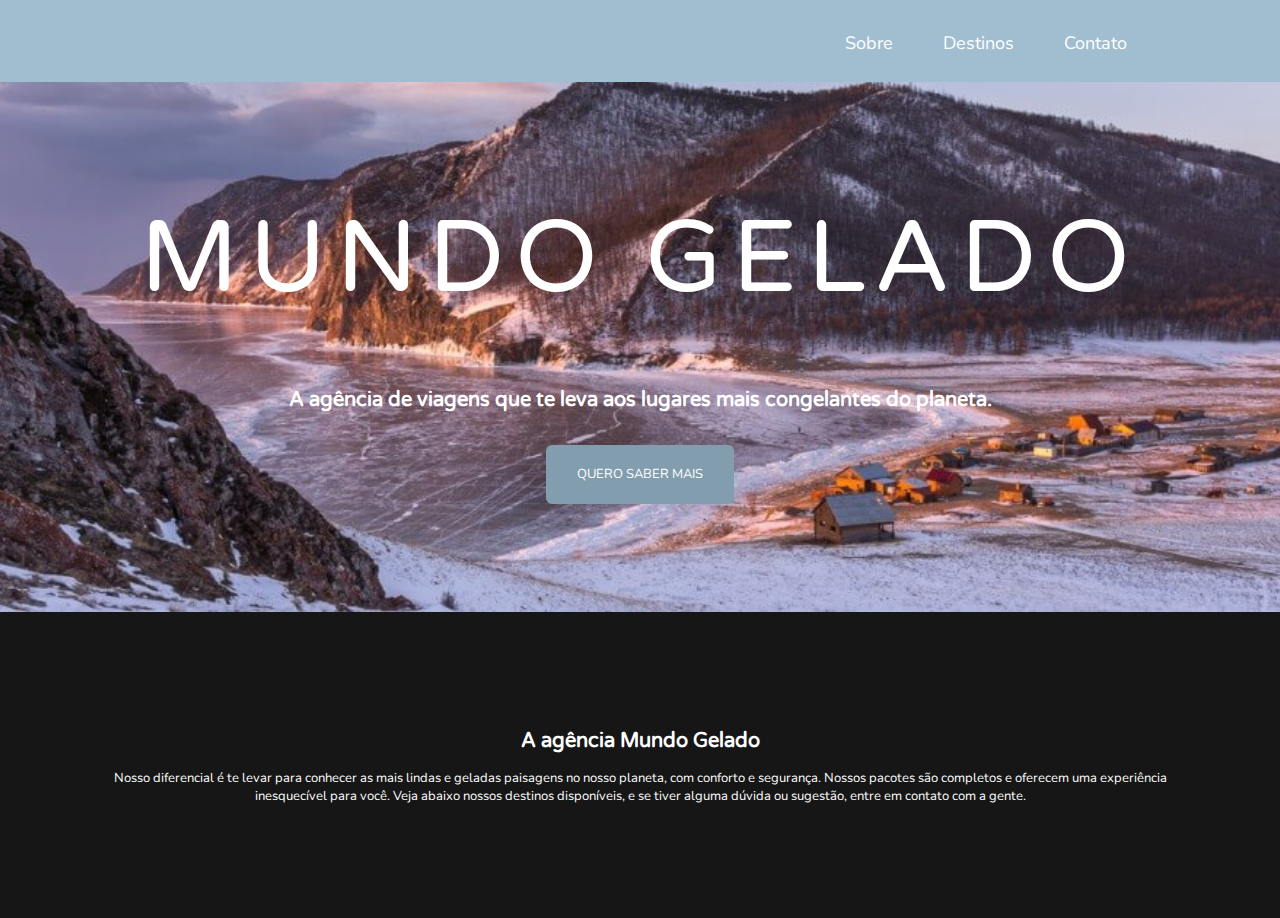
==== MODULE 1 - HTML&CSS/2. Website - Mundo Gelado/index.html @ 724fc2d3 "add project 'Mundo Gelado' - first commit - on progress" ====
<!DOCTYPE html>
<html>
    <head>
        <meta charset="utf-8" />
        <title>Mundo Gelado - Bruna Gil</title>
        <meta name="viewport" content="width=device-width, initial-scale=1">
        <link href="https://fonts.googleapis.com/css?family=Nunito|Varela+Round" rel="stylesheet"/>
        <link rel="stylesheet" type="text/css" href="css/style.css"/>
    </head>
<body>

<!-- TOP MENU -->
    <nav class="topbar">
        <ul class="topbar__items"> 
            <li>
                <a href="#" class="topbar__items-menu">Sobre</a>
            </li>
            <li>
                <a href="#" class="topbar__items-menu">Destinos</a>
            </li>
            <li>
                <a href="#"class="topbar__items-menu">Contato</a>
            </li>    
            <img class="topbar__mobile" src="img/icon_menu.png" alt="icone do menu para mobile">  
        </ul>


    </nav>

<!-- CONTAINER - HEADER DO SITE -->
    <section class="container"> 

<!-- BACKGROUND IMAGE E TITULOS -->        
        <div class="box">
            <h1 class="box__title"> Mundo Gelado</h1>
            <h2 class="box__subtitle"> A agência de viagens que te leva aos lugares mais congelantes do planeta.</h2>
            <a href="#about" class="box__btn btn-primary">Quero saber mais</a>

        </div>

<!-- BACKGROUND BLACK E TITULOS -->
        <div class="second-box">
            <h2 class="second-box__title">A agência Mundo Gelado</h2>
            <p class="second-box__subtitle">Nosso diferencial é te levar para conhecer as mais lindas e geladas paisagens no nosso planeta, com conforto e segurança. Nossos pacotes são completos e oferecem uma experiência inesquecível para você. Veja abaixo nossos destinos disponíveis, e se tiver alguma dúvida ou sugestão, entre em contato com a gente.</p>
        </div>
    </section>
    
</body>
</html>
---- MODULE 1 - HTML&CSS/2. Website - Mundo Gelado/css/style.css ----
/* MAIN */

* {
    box-sizing: border-box; 
}

body { 
    font-family: 'Nunito', Arial, Helvetica, sans-serif;
    margin: 0; 
    padding: 0; 
}

/* FONT SIZES */ 

h1 {
    font-family: 'Varela Round';
    font-size: 8vw; 
    font-weight: lighter; 
    text-align: center; 

}

h2, h3, h4 {
    font-family: 'Varela Round';
    font-size: 20px;
    
}

p {
    font-size: 13px;
}

/* LINKS */
a { 
    font-size: 13px; 
    text-decoration: none; 
    color: white; 
    
}

/* LISTS */

li { 
    padding: 15px; 
    margin: 0 10px;
    font-size: large;  
}


.topbar__mobile {
    display: none; 
}

@media (max-width: 420px) {
    .topbar__mobile {
        display: block; 
    }
}

/* MENU */ 

.topbar { 
    background-color: #a0bed0;
    margin: 0 auto;
    width: 100%; 
    position: top; 
    z-index: 999;
    position: fixed;   
   
}

.topbar__items { 
    list-style: none; 
    display: flex; 
    justify-content: flex-end;
    height: 50px; 
    margin-right: 10%;
    
    
}

.topbar__items-menu { 
    font-size: 100%; 
    
}

/* BACKGROUND */

.box { 
    background-image: url("../img/foto-banner.jpg");
    position: relative;
    width: 100%;
    height: auto;
    padding: 10%; 
    /*background: linear-gradient(to bottom, rgba(22, 22, 22, .1) 0, rgba(22, 22, 22, .5) 75%, #161616 100%);*/
    background-position: center; 
    background-size: cover;
    text-align: center; 
}

.second-box {
    background-color: #161616; 
    margin: 0; 
}


/* BOTTONS */

.box__btn {
    text-transform: uppercase;  
    background-color: #829dad; 
 
}

.btn-primary { 
    padding: 2% 3%; 
    border-radius: 6px; 
    margin: 0 5%;
}

.btn-primary:hover {
    background-color: #36b0e0;  
}

/* TITLES */ 

.box__title { 
    text-transform: uppercase; 
    color: white;
    width: 100%;
    letter-spacing: 10px;

}

.box__subtitle { 
    color: white; 
    margin-bottom: 50px; 
}

/* BLACK BOX */

.second-box { 
    position: relative;
    width: 100%;
    height: auto;
    padding: 100px;
    text-align: center; 
}

.second-box__title {
    color: #fff;

}

.second-box__subtitle {
    color: #fff; 
}

/* RESPONSIVIDADE */ 

@media (max-width: 420px) {
    .topbar { 
        background-color:white;
        
    
    }
}

@media (max-width: 420px) {
    .topbar__items-menu {
        display: none;
            
    }
}

@media (max-width: 420px) {
    h1 {
        font-size: 50px;
        padding: 20px; 
        margin-top: 60px;
        text-align: center;
    }
}

@media  (max-width: 420px) {
    h2 {
        font-size: 20px; 
        
    }
}

@media (max-width: 420px){
    .box__btn {
        padding: 20px;
        
    }
}

@media (max-width: 420px) {
    .second-box {
        padding: 68px; 
    }
}
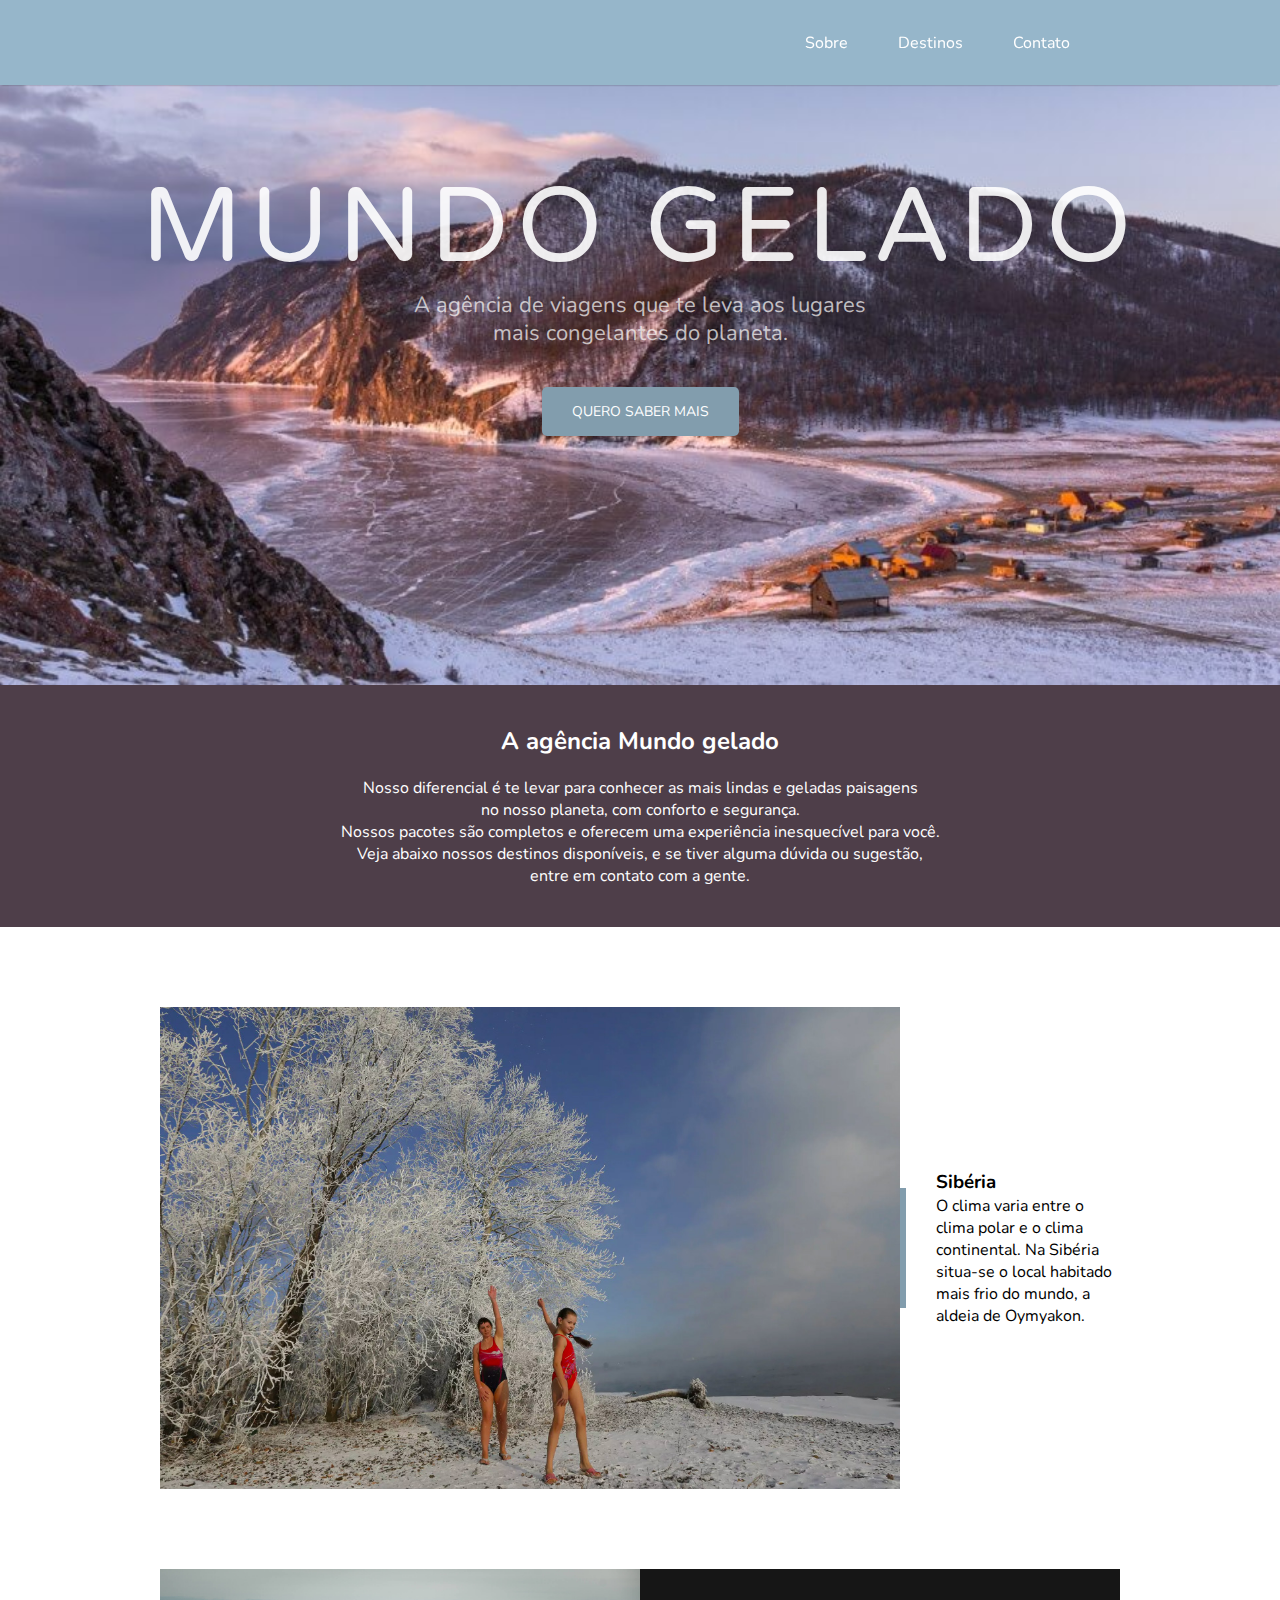
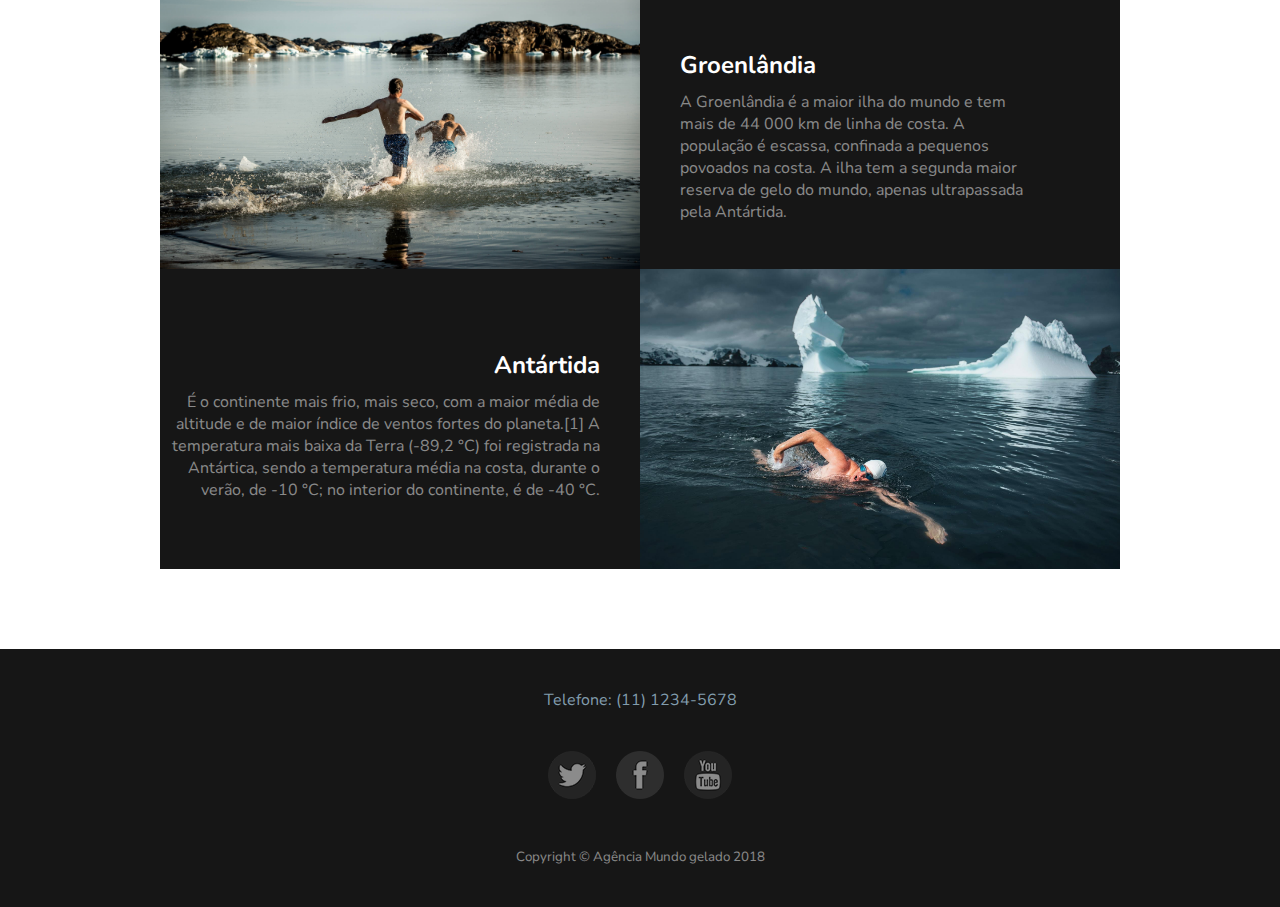
==== commit b6bb1c3e: "finish html and css style with responsive mediaq" ====
--- a/MODULE 1 - HTML&CSS/2. Website - Mundo Gelado/index.html
+++ b/MODULE 1 - HTML&CSS/2. Website - Mundo Gelado/index.html
@@ -1,49 +1,128 @@
+<!-- Exercício de Layout Responsivo desenvolvido na {reprograma} -->
+
 <!DOCTYPE html>
-<html>
-    <head>
-        <meta charset="utf-8" />
-        <title>Mundo Gelado - Bruna Gil</title>
-        <meta name="viewport" content="width=device-width, initial-scale=1">
-        <link href="https://fonts.googleapis.com/css?family=Nunito|Varela+Round" rel="stylesheet"/>
-        <link rel="stylesheet" type="text/css" href="css/style.css"/>
-    </head>
+<head>
+    <meta charset="utf-8">
+    <link rel="stylesheet" href="css/style.css">
+    <meta name="viewport" content="width=device-width, initial-scale=1, shrink-to-fit=no">
+    <link href="https://fonts.googleapis.com/css?family=Varela+Round" rel="stylesheet">
+    <link href="https://fonts.googleapis.com/css?family=Nunito:200,200i,300,300i,400,400i,600,600i,700,700i,800,800i,900,900i"
+        rel="stylesheet">
+    <title>Landing Page - Agência Mundo Gelado</title>
+</head>
 <body>
+    <!-- TOPBAR MENU -->
+    <section>
+        <nav class="nav">
+            <div class="container">
+                <!-- MENU ITEMS -->
+                <ul class="nav__menu">
+                    <li>
+                        <a href="#sobre" class="nav__link">Sobre</a>
+                    </li>
+                    <li>
+                        <a href="#destinos" class="nav__link">Destinos</a>
+                    </li>
+                    <li>
+                        <a href="#contato" class="nav__link">Contato</a>
+                    </li>
+                    <img src="img/menu-hamburger.png" alt="Menu mobile" class="nav__mobile">
+                </ul>
+            </div>
+        </nav>
+    </section>
 
-<!-- TOP MENU -->
-    <nav class="topbar">
-        <ul class="topbar__items"> 
-            <li>
-                <a href="#" class="topbar__items-menu">Sobre</a>
-            </li>
-            <li>
-                <a href="#" class="topbar__items-menu">Destinos</a>
-            </li>
-            <li>
-                <a href="#"class="topbar__items-menu">Contato</a>
-            </li>    
-            <img class="topbar__mobile" src="img/icon_menu.png" alt="icone do menu para mobile">  
-        </ul>
+    <!-- BANNER -->
+    <main>
+        <section class="banner transition">
+            <h1 class="banner__title">Mundo gelado</h1>
+            <h2 class="banner__subtitle">A agência de viagens que te leva aos lugares<br> mais congelantes do planeta.</h2>
+            <a href="#" class="btn btn--primary banner__btn transition">Quero saber mais</a>
+        </section>
 
+        <!-- ABOUT -->
+        <section class="about" id="sobre">
+            <h2 class="about__title">A agência Mundo gelado</h2>
+            <p>Nosso diferencial é te levar para conhecer as mais lindas e geladas paisagens<br> no nosso planeta, com
+                conforto e segurança.<br>
+                Nossos pacotes são completos e oferecem uma experiência inesquecível para você.<br> Veja abaixo nossos
+                destinos disponíveis, e se tiver alguma dúvida ou sugestão,<br>
+                entre em contato com a gente.</p>
+        </section>
 
-    </nav>
+        <!-- DESTINOS -->
+        <section id="destinos">
+            <div class="container">
 
-<!-- CONTAINER - HEADER DO SITE -->
-    <section class="container"> 
+                <!-- SIBERIA -->
+                <div class="destination destination--siberia">
+                    <img src="img/siberia-1.jpg" alt="Foto Siberia" class="destination--siberia__img">
+                    <span class="destination__border"></span>
+                    <div class="destination__text">
+                        <h3>Sibéria</h3>
+                        <p>O clima varia entre o clima polar e o clima continental. Na Sibéria situa-se o local
+                            habitado
+                            mais frio do mundo, a aldeia de Oymyakon.</p>
+                    </div>
+                </div>
 
-<!-- BACKGROUND IMAGE E TITULOS -->        
-        <div class="box">
-            <h1 class="box__title"> Mundo Gelado</h1>
-            <h2 class="box__subtitle"> A agência de viagens que te leva aos lugares mais congelantes do planeta.</h2>
-            <a href="#about" class="box__btn btn-primary">Quero saber mais</a>
+                <!-- GROELANDIA -->
+                <div>
+                    <div class="destination--groenlandia">
+                        <div class="destination--groenlandia__wrapper-img">
+                            <img src="img/groenlandia-1.jpg" alt="Foto groenlandia" class="destination--groenlandia__img">
+                        </div>
+                        <div class="destination__description destination__description--groenlandia">
+                            <h4 class="destination__title">Groenlândia</h4>
+                            <p class="destination_paragraph destination_paragraph--groenlandia">A Groenlândia é a maior
+                                ilha do mundo e tem mais de 44 000 km de linha de costa. A população é escassa,
+                                confinada a
+                                pequenos povoados na costa. A ilha tem a segunda maior reserva de gelo do mundo, apenas
+                                ultrapassada pela Antártida.</p>
+                        </div>
+                    </div>
 
-        </div>
+                    <div class="destination--antartida">
+                        <div class="destination__description destination__description--antartida">
+                            <h4 class="destination__title">Antártida</h4>
+                            <p class="destination_paragraph">É o continente mais frio, mais seco, com a maior média de
+                                altitude e de maior índice de ventos fortes do planeta.[1] A temperatura mais baixa da
+                                Terra (-89,2 °C) foi registrada na Antártica, sendo a temperatura média na costa,
+                                durante o
+                                verão, de -10 °C; no interior do continente, é de -40 °C.</p>
+                        </div>
+                        <div class="destination--groenlandia__wrapper-img">
+                            <img src="img/antartida-1.jpg" alt="Foto antartida" class="destination--antartida__img">
+                        </div>
+                    </div>
+                </div>
+            </div>
+        </section>
 
-<!-- BACKGROUND BLACK E TITULOS -->
-        <div class="second-box">
-            <h2 class="second-box__title">A agência Mundo Gelado</h2>
-            <p class="second-box__subtitle">Nosso diferencial é te levar para conhecer as mais lindas e geladas paisagens no nosso planeta, com conforto e segurança. Nossos pacotes são completos e oferecem uma experiência inesquecível para você. Veja abaixo nossos destinos disponíveis, e se tiver alguma dúvida ou sugestão, entre em contato com a gente.</p>
-        </div>
-    </section>
-    
+        <!-- FOOTER -->
+        <footer class="footer" id="contato">
+            <a href="tel:111234-5678">Telefone: (11) 1234-5678</a>
+            <ul class="footer__socialmedia">
+                <li>
+                    <a href="https://twitter.com" target="_blank" class="footer__twitter">
+                        <img src="img/twitter.png" alt="Logotipo twitter">
+                    </a>
+                </li>
+                <li>
+                    <a href="https://facebook.com" target="_blank" class="footer__facebook">
+                        <img src="img/facebook.png" alt="Logotipo facebook">
+                    </a>
+                </li>
+                <li>
+                    <a href="https://youtube.com" target="_blank" class="footer__youtube">
+                        <img src="img/youtube.png" alt="Logotipo Youtube">
+                    </a>
+                </li>
+            </ul>
+            <div>
+                <small>Copyright © Agência Mundo gelado 2018</small>
+            </div>
+        </footer>
+    </main>
 </body>
 </html>--- a/MODULE 1 - HTML&CSS/2. Website - Mundo Gelado/css/style.css
+++ b/MODULE 1 - HTML&CSS/2. Website - Mundo Gelado/css/style.css
@@ -1,205 +1,364 @@
-/* MAIN */
-
 * {
-    box-sizing: border-box; 
-}
-
-body { 
-    font-family: 'Nunito', Arial, Helvetica, sans-serif;
-    margin: 0; 
-    padding: 0; 
-}
-
-/* FONT SIZES */ 
-
-h1 {
+    margin: 0;
+    padding: 0;
+    box-sizing: border-box;
+  }
+  
+  html {
+    scroll-behavior: smooth;
+  }
+  
+  body {
+    font-family: Nunito;
+    font-size: 16px;
+  }
+  
+  ul, li {
+    list-style: none;
+  }
+  
+  a {
+    text-decoration: none;
+    color: #829dad;
+  }
+  
+  a:hover {
+    color: #3c6360;
+  }
+  
+  .container {
+    width: 960px;
+    margin: 0 auto;
+  }
+  
+  @media (max-width: 960px) {
+    .container {
+      width: 100%;
+      padding: 0 4%;
+    }
+  }
+  
+  .transition {
+    transition: all 1s;
+  }
+  
+  .nav {
+    background: #96B6CA;
+    position: fixed;
+    width: 100%;
+    top: 0;
+    z-index: 99;
+    box-shadow: 0 2px 2px -2px rgba(0,0,0,.4);
+  }
+  
+  .nav__menu {
+    display: flex;
+    align-items: center;
+    justify-content: flex-end;
+    height: 85px;
+  }
+  
+  .nav__link {
+    color: #fff;
+    margin-right: 50px;
+  }
+  
+  .nav__link:hover {
+    color: rgba(255, 255, 255, .75);
+  }
+  
+  .nav__mobile {
+    display: none;
+  }
+  
+  @media (max-width: 420px) {
+    .nav {
+      background-color: #fff;
+    }
+  
+    .nav__link {
+      display: none;
+    }
+  
+    .nav__mobile {
+      display: block;
+    }
+  }
+  
+  .banner {
+    background: url("../img/foto-banner.jpg");
+    background-size: cover;
+    margin-top: 85px;
+    text-align: center;
+    height: 600px;
+    background-position: center;
+    background-repeat: no-repeat;
+    background-size: cover;
+  }
+  
+  @media (max-width: 420px) {
+    .banner {
+      height: 400px;
+      background-position: -360px 0;
+    }
+  }
+  
+  .banner__title {
+    font-size: 105px;
+    color: rgba(255, 255, 255, .9);
+    text-transform: uppercase;
     font-family: 'Varela Round';
-    font-size: 8vw; 
-    font-weight: lighter; 
-    text-align: center; 
-
-}
-
-h2, h3, h4 {
-    font-family: 'Varela Round';
-    font-size: 20px;
-    
-}
-
-p {
-    font-size: 13px;
-}
-
-/* LINKS */
-a { 
-    font-size: 13px; 
-    text-decoration: none; 
-    color: white; 
-    
-}
-
-/* LISTS */
-
-li { 
-    padding: 15px; 
-    margin: 0 10px;
-    font-size: large;  
-}
-
-
-.topbar__mobile {
-    display: none; 
-}
-
-@media (max-width: 420px) {
-    .topbar__mobile {
-        display: block; 
-    }
-}
-
-/* MENU */ 
-
-.topbar { 
-    background-color: #a0bed0;
-    margin: 0 auto;
-    width: 100%; 
-    position: top; 
-    z-index: 999;
-    position: fixed;   
-   
-}
-
-.topbar__items { 
-    list-style: none; 
-    display: flex; 
-    justify-content: flex-end;
-    height: 50px; 
-    margin-right: 10%;
-    
-    
-}
-
-.topbar__items-menu { 
-    font-size: 100%; 
-    
-}
-
-/* BACKGROUND */
-
-.box { 
-    background-image: url("../img/foto-banner.jpg");
-    position: relative;
+    font-weight: 100;
+    padding-top: 80px;
+    letter-spacing: 8px;
+  }
+  
+  @media (max-width: 1024px) {
+    .banner__title {
+      font-size: 80px;
+    }
+  }
+  
+  @media (max-width: 850px) {
+    .banner__title {
+      font-size: 60px;
+    }
+  }
+  
+  .banner__subtitle {
+    color: rgba(255, 255, 255, .7);
+    font-size: 22px;
+    font-weight: 400;
+    line-height: 28px;
+  }
+  
+  @media (max-width: 850px) {
+    .banner__subtitle {
+      font-size: 18px;
+    }
+  }
+  
+  .banner__btn {
+    display: inline-block;
+    margin-top: 40px;
+  }
+  
+  .btn {
+    color: #fff;
+    text-transform: uppercase;
+    font-size: 14px;
+    padding: 15px 30px;
+    border-radius: 5px;
+  }
+  
+  .btn--primary {
+    background-color: #829dad;
+  }
+  
+  .btn--primary:hover {
+    background-color: #36b0e0;
+    color: #fff;
+  }
+  
+  .about {
+    background-color: #4E3E49;
+    /* background-color: rgba(22, 22, 22, .8); */
+    text-align: center;
+    padding: 40px;
+    color: #fff;
+  }
+  
+  .about__title {
+    margin-bottom: 20px;
+  }
+  
+  .destination {
+    padding: 80px 0;
+  }
+  
+  .destination__border {
+    width: 30px;
+    height: 120px;
+    background-color: #829dad;
+    display: block;
+  }
+  
+  @media (max-width: 960px) {
+    .destination__border {
+      display: none;
+    }
+  }
+  
+  .destination__text {
+    margin-left: 30px;
+  }
+  
+  .destination--siberia {
+    display: flex;
+    align-items: center;
+    justify-content: center;
+  }
+  
+  @media (max-width: 960px) {
+    .destination--siberia {
+      display: block;
+      text-align: center;
+    }
+  }
+  
+  .destination--siberia__img {
+    max-width: 740px;
     width: 100%;
     height: auto;
-    padding: 10%; 
-    /*background: linear-gradient(to bottom, rgba(22, 22, 22, .1) 0, rgba(22, 22, 22, .5) 75%, #161616 100%);*/
-    background-position: center; 
-    background-size: cover;
-    text-align: center; 
-}
+    display: block;
+  }
 
-.second-box {
-    background-color: #161616; 
-    margin: 0; 
-}
-
-
-/* BOTTONS */
-
-.box__btn {
-    text-transform: uppercase;  
-    background-color: #829dad; 
- 
-}
-
-.btn-primary { 
-    padding: 2% 3%; 
-    border-radius: 6px; 
-    margin: 0 5%;
-}
-
-.btn-primary:hover {
-    background-color: #36b0e0;  
-}
-
-/* TITLES */ 
-
-.box__title { 
-    text-transform: uppercase; 
-    color: white;
-    width: 100%;
-    letter-spacing: 10px;
-
-}
-
-.box__subtitle { 
-    color: white; 
-    margin-bottom: 50px; 
-}
-
-/* BLACK BOX */
-
-.second-box { 
-    position: relative;
+  .destination--siberia__img:hover {
+      filter: grayscale(100%);
+     -webkit-transition: filter 1s;
+     transition: filter 1s;
+  }
+  
+  @media (max-width: 960px) {
+    .destination--siberia__img {
+      max-width: 100%;
+    }
+  }
+  
+  .destination--groenlandia,
+  .destination--antartida {
+    display: flex;
+    align-items: center;
+    justify-content: center;
+    height: 300px;
+  }
+  
+  @media (max-width: 960px) {
+    .destination--groenlandia,
+    .destination--antartida {
+      display: block;
+      height: auto;
+    }
+  
+    .destination--groenlandia {
+      margin-bottom: 40px;
+    }
+  }
+  
+  .destination--groenlandia__img,
+  .destination--antartida__img {
+    max-height: 300px;
     width: 100%;
     height: auto;
-    padding: 100px;
-    text-align: center; 
-}
+    display: block;
+  }
 
-.second-box__title {
-    color: #fff;
-
-}
-
-.second-box__subtitle {
-    color: #fff; 
-}
-
-/* RESPONSIVIDADE */ 
-
-@media (max-width: 420px) {
-    .topbar { 
-        background-color:white;
-        
-    
-    }
-}
-
-@media (max-width: 420px) {
-    .topbar__items-menu {
-        display: none;
-            
-    }
-}
-
-@media (max-width: 420px) {
-    h1 {
-        font-size: 50px;
-        padding: 20px; 
-        margin-top: 60px;
-        text-align: center;
-    }
-}
-
-@media  (max-width: 420px) {
-    h2 {
-        font-size: 20px; 
-        
-    }
-}
-
-@media (max-width: 420px){
-    .box__btn {
-        padding: 20px;
-        
-    }
-}
-
-@media (max-width: 420px) {
-    .second-box {
-        padding: 68px; 
-    }
-}
-
-
+  .destination--groenlandia__img:hover,
+  .destination--antartida__img:hover {
+      filter: grayscale(100%);
+      -webkit-transition: filter 1s;
+      transition: filter 1s;
+  }
+  
+  @media (max-width: 960px) {
+    .destination--groenlandia__img,
+    .destination--antartida__img {
+      max-height: 100%;
+    }
+  }
+  
+  .destination__description {
+    background: #161616;
+    height: inherit;
+    width: 50%;
+  }
+  
+  @media (max-width: 960px) {
+    .destination__description {
+      width: 100%;
+      text-align: center;
+      padding: 40px;
+    }
+  }
+  
+  .destination__title {
+    color: #fff;
+    font-size: 24px;
+    margin-bottom: 10px;
+    margin-top: 80px;
+  }
+  
+  @media (max-width: 960px) {
+    .destination__title {
+      margin-top: 0;
+    }
+  }
+  
+  .destination_paragraph {
+    color: rgba(255,255,255,.5);
+  }
+  
+  .destination_paragraph--groenlandia {
+    max-width: 80%;
+  }
+  
+  @media (max-width: 960px) {
+    .destination_paragraph--groenlandia {
+      max-width: 100%;
+    }
+  }
+  
+  .destination--groenlandia__wrapper-img,
+  .destination--antartida__wrapper-img {
+    width: 50%;
+  }
+  
+  @media (max-width: 960px) {
+    .destination--groenlandia__wrapper-img,
+    .destination--antartida__wrapper-img {
+      width: 100%;
+    }
+  }
+  
+  .destination__description--groenlandia {
+    padding-left: 40px;
+  }
+  
+  .destination__description--antartida {
+    padding-right: 40px;
+    text-align: right;
+  }
+  
+  @media (max-width: 960px) {
+    .destination__description--antartida {
+      text-align: center;
+    }
+  }
+  
+  .footer {
+    background-color: #161616;
+    margin-top: 80px;
+    text-align: center;
+    padding: 40px;
+    color: rgba(255,255,255,.5);
+  }
+  
+  .footer__socialmedia {
+    display: flex;
+    align-items: center;
+    justify-content: center;
+    margin: 40px 0;
+  }
+  
+  .footer__twitter,
+  .footer__facebook,
+  .footer__youtube {
+    opacity: 0.5;
+    margin: 0 10px;
+  }
+  
+  .footer__twitter:hover,
+  .footer__facebook:hover,
+  .footer__youtube:hover {
+    opacity: 1;
+  }